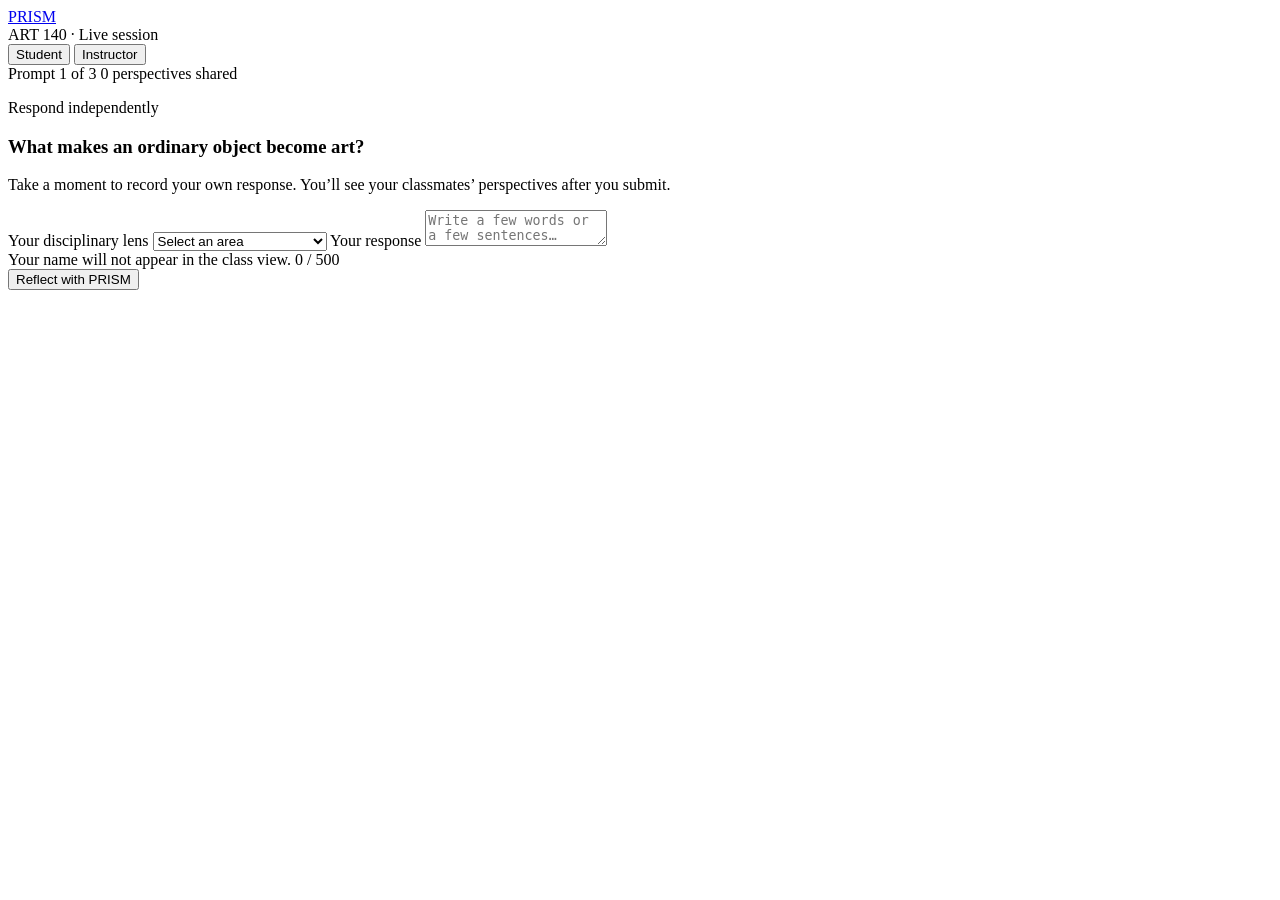
==== index.html @ bdf53d17 "Add PRISM classroom demo" ====
<!doctype html>
<html lang="en">
<head>
  <meta charset="utf-8">
  <meta name="viewport" content="width=device-width, initial-scale=1">
  <meta name="description" content="PRISM live classroom participation prototype">
  <title>PRISM — Live Classroom</title>
  <link rel="preconnect" href="https://fonts.googleapis.com">
  <link rel="preconnect" href="https://fonts.gstatic.com" crossorigin>
  <link href="https://fonts.googleapis.com/css2?family=DM+Sans:wght@400;500;600&family=Newsreader:opsz,wght@6..72,500;6..72,600&display=swap" rel="stylesheet">
  <link rel="stylesheet" href="styles.css">
</head>
<body>
  <header class="app-header">
    <a class="brand" href="#" aria-label="PRISM home">
      <span class="brand-mark" aria-hidden="true"></span>
      <span>PRISM</span>
    </a>
    <div class="session-meta">
      <span class="live-dot" aria-hidden="true"></span>
      <span>ART 140 · Live session</span>
    </div>
    <div class="role-switch" aria-label="Prototype view">
      <button class="role-button active" data-view="student">Student</button>
      <button class="role-button" data-view="instructor">Instructor</button>
    </div>
  </header>

  <main>
    <section id="studentView" class="view student-view" aria-labelledby="promptTitle">
      <div class="progress-row">
        <span id="promptPosition">Prompt 1 of 3</span>
        <span id="responseCount">0 perspectives shared</span>
      </div>

      <article id="responsePanel" class="panel response-panel">
        <p class="eyebrow">Respond independently</p>
        <h1 id="promptTitle">What makes an ordinary object become art?</h1>
        <p class="prompt-context">Take a moment to record your own response. You’ll see your classmates’ perspectives after you submit.</p>

        <form id="responseForm">
          <label for="discipline">Your disciplinary lens</label>
          <select id="discipline" required>
            <option value="">Select an area</option>
            <option>Arts & Humanities</option>
            <option>Business</option>
            <option>Education</option>
            <option>Engineering & Computing</option>
            <option>Health & Life Sciences</option>
            <option>Social Sciences</option>
            <option>Other / Exploring</option>
          </select>

          <label for="responseText">Your response</label>
          <textarea id="responseText" maxlength="500" required placeholder="Write a few words or a few sentences…"></textarea>
          <div class="field-meta">
            <span>Your name will not appear in the class view.</span>
            <span id="charCount">0 / 500</span>
          </div>
          <button class="primary-button" type="submit">Reflect with PRISM</button>
        </form>
      </article>

      <article id="reflectionPanel" class="panel reflection-panel" hidden>
        <p class="eyebrow">Private reflection · Only visible to you</p>
        <h2>What your response brings forward</h2>
        <p id="privateReflection" class="reflection-copy"></p>

        <div class="version-card">
          <div>
            <span class="version-label">Your original</span>
            <p id="originalResponse"></p>
          </div>
          <button id="shareOriginal" class="choice-button" type="button">Share original</button>
        </div>

        <div class="version-card recommended">
          <div>
            <span class="version-label">Clearer version · Meaning preserved</span>
            <p id="clarifiedResponse"></p>
          </div>
          <button id="shareClarified" class="choice-button" type="button">Share clearer version</button>
        </div>
      </article>

      <section id="classPanel" class="class-panel" hidden aria-labelledby="classHeading">
        <div class="class-heading-row">
          <div>
            <p class="eyebrow">Class view · Anonymous</p>
            <h2 id="classHeading">One question, many lenses</h2>
          </div>
          <button id="returnToPrompt" class="text-button" type="button">Edit my response</button>
        </div>
        <div id="perspectiveGrid" class="perspective-grid" aria-live="polite"></div>
      </section>
    </section>

    <section id="instructorView" class="view instructor-view" hidden aria-labelledby="instructorHeading">
      <div class="instructor-heading">
        <div>
          <p class="eyebrow">Instructor controls</p>
          <h1 id="instructorHeading">Today’s conversation</h1>
        </div>
        <button id="newPromptButton" class="primary-button compact" type="button">+ New prompt</button>
      </div>

      <div class="instructor-layout">
        <section class="panel prompt-list-panel">
          <h2>Prompts</h2>
          <div id="promptList" class="prompt-list"></div>
        </section>

        <section class="panel control-panel">
          <p class="eyebrow">Currently live</p>
          <h2 id="activePromptTitle"></h2>
          <div class="metric-grid">
            <div><strong id="metricResponses">0</strong><span>Responses</span></div>
            <div><strong id="metricDisciplines">0</strong><span>Lenses</span></div>
          </div>
          <div class="control-actions">
            <button id="togglePrompt" class="secondary-button" type="button">Close responses</button>
            <button id="nextPrompt" class="primary-button" type="button">Launch next prompt</button>
          </div>
          <div class="summary-box">
            <span class="version-label">Live pattern</span>
            <p id="liveSummary">Patterns will appear as students share responses.</p>
          </div>
        </section>
      </div>
    </section>
  </main>

  <dialog id="promptDialog">
    <form id="promptForm" method="dialog">
      <div class="dialog-heading">
        <h2>Add a prompt</h2>
        <button class="icon-button" value="cancel" aria-label="Close">×</button>
      </div>
      <label for="newPromptText">Question</label>
      <textarea id="newPromptText" maxlength="240" required placeholder="What would you like students to consider?"></textarea>
      <div class="dialog-actions">
        <button class="secondary-button" value="cancel">Cancel</button>
        <button id="savePrompt" class="primary-button compact" value="default">Add prompt</button>
      </div>
    </form>
  </dialog>

  <script src="app.js"></script>
</body>
</html>
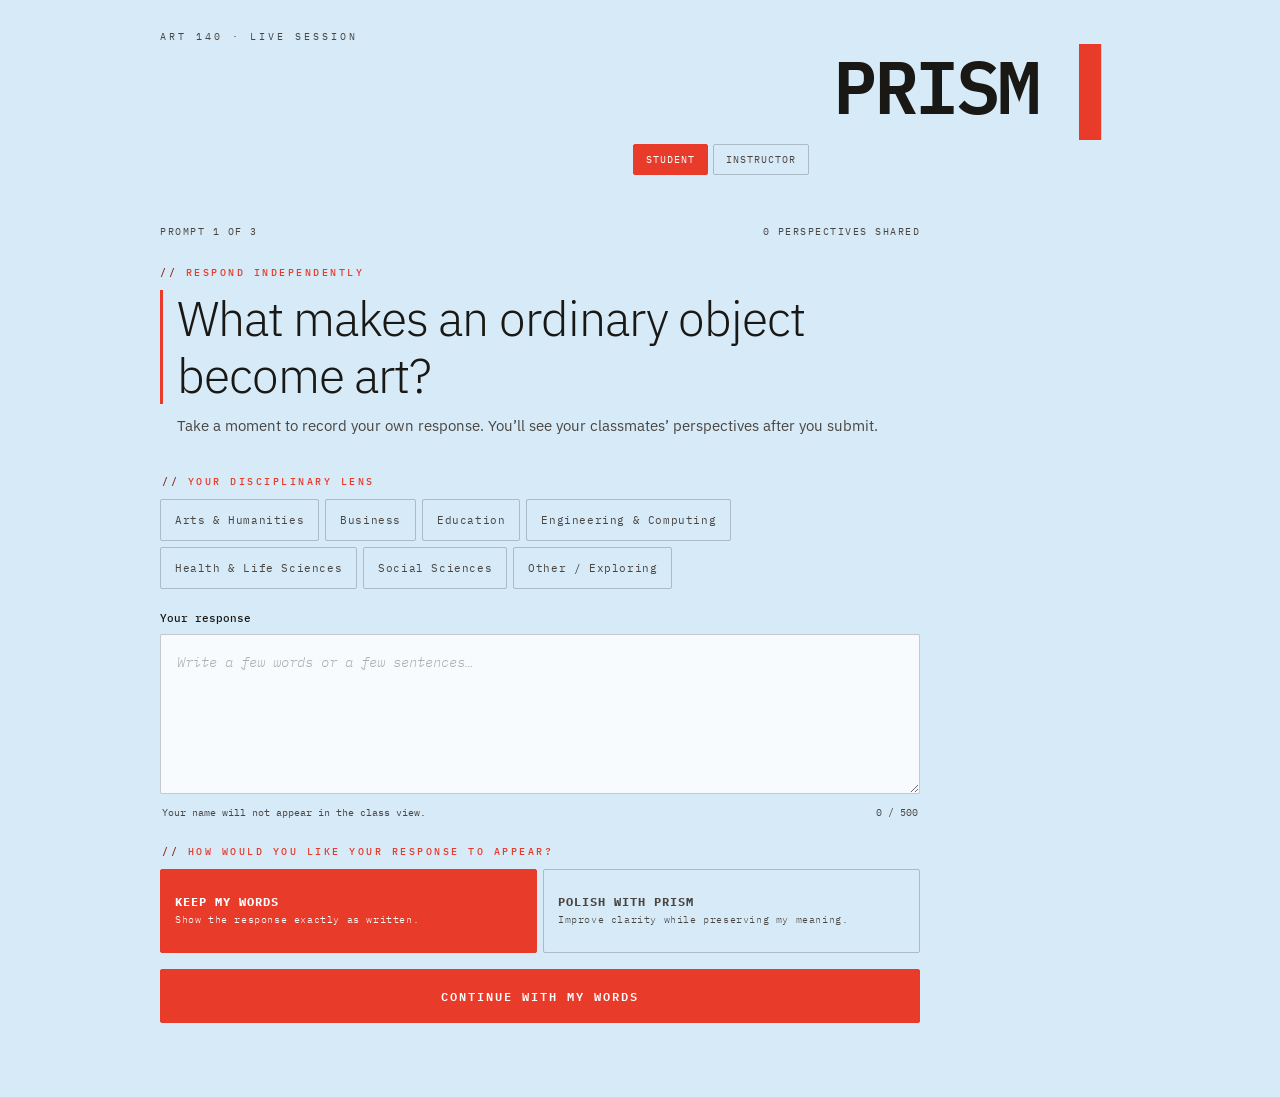
==== commit 37ea1bd2: "Match PRISM demo to Curatorial Recorder design" ====
--- a/index.html
+++ b/index.html
@@ -7,13 +7,12 @@
   <title>PRISM — Live Classroom</title>
   <link rel="preconnect" href="https://fonts.googleapis.com">
   <link rel="preconnect" href="https://fonts.gstatic.com" crossorigin>
-  <link href="https://fonts.googleapis.com/css2?family=DM+Sans:wght@400;500;600&family=Newsreader:opsz,wght@6..72,500;6..72,600&display=swap" rel="stylesheet">
+  <link href="https://fonts.googleapis.com/css2?family=IBM+Plex+Mono:ital,wght@0,300;0,400;0,500;0,600;1,300&family=IBM+Plex+Sans:wght@300;400;500&display=swap" rel="stylesheet">
   <link rel="stylesheet" href="styles.css">
 </head>
 <body>
   <header class="app-header">
     <a class="brand" href="#" aria-label="PRISM home">
-      <span class="brand-mark" aria-hidden="true"></span>
       <span>PRISM</span>
     </a>
     <div class="session-meta">
@@ -39,17 +38,18 @@
         <p class="prompt-context">Take a moment to record your own response. You’ll see your classmates’ perspectives after you submit.</p>
 
         <form id="responseForm">
-          <label for="discipline">Your disciplinary lens</label>
-          <select id="discipline" required>
-            <option value="">Select an area</option>
-            <option>Arts & Humanities</option>
-            <option>Business</option>
-            <option>Education</option>
-            <option>Engineering & Computing</option>
-            <option>Health & Life Sciences</option>
-            <option>Social Sciences</option>
-            <option>Other / Exploring</option>
-          </select>
+          <fieldset class="choice-fieldset">
+            <legend>Your disciplinary lens</legend>
+            <div class="option-grid discipline-options">
+              <label class="select-card"><input type="radio" name="discipline" value="Arts & Humanities" required><span>Arts & Humanities</span></label>
+              <label class="select-card"><input type="radio" name="discipline" value="Business"><span>Business</span></label>
+              <label class="select-card"><input type="radio" name="discipline" value="Education"><span>Education</span></label>
+              <label class="select-card"><input type="radio" name="discipline" value="Engineering & Computing"><span>Engineering & Computing</span></label>
+              <label class="select-card"><input type="radio" name="discipline" value="Health & Life Sciences"><span>Health & Life Sciences</span></label>
+              <label class="select-card"><input type="radio" name="discipline" value="Social Sciences"><span>Social Sciences</span></label>
+              <label class="select-card"><input type="radio" name="discipline" value="Other / Exploring"><span>Other / Exploring</span></label>
+            </div>
+          </fieldset>
 
           <label for="responseText">Your response</label>
           <textarea id="responseText" maxlength="500" required placeholder="Write a few words or a few sentences…"></textarea>
@@ -57,7 +57,14 @@
             <span>Your name will not appear in the class view.</span>
             <span id="charCount">0 / 500</span>
           </div>
-          <button class="primary-button" type="submit">Reflect with PRISM</button>
+          <fieldset class="choice-fieldset response-mode-fieldset">
+            <legend>How would you like your response to appear?</legend>
+            <div class="option-grid response-mode-options">
+              <label class="select-card mode-card"><input type="radio" name="responseMode" value="original" required checked><span><strong>Keep my words</strong><small>Show the response exactly as written.</small></span></label>
+              <label class="select-card mode-card"><input type="radio" name="responseMode" value="polished"><span><strong>Polish with PRISM</strong><small>Improve clarity while preserving my meaning.</small></span></label>
+            </div>
+          </fieldset>
+          <button id="responseSubmit" class="primary-button" type="submit">Continue with my words</button>
         </form>
       </article>
 
@@ -66,7 +73,7 @@
         <h2>What your response brings forward</h2>
         <p id="privateReflection" class="reflection-copy"></p>
 
-        <div class="version-card">
+        <div id="originalVersionCard" class="version-card">
           <div>
             <span class="version-label">Your original</span>
             <p id="originalResponse"></p>
@@ -74,12 +81,12 @@
           <button id="shareOriginal" class="choice-button" type="button">Share original</button>
         </div>
 
-        <div class="version-card recommended">
+        <div id="polishedVersionCard" class="version-card recommended">
           <div>
-            <span class="version-label">Clearer version · Meaning preserved</span>
+            <span class="version-label">Polished version · Meaning preserved</span>
             <p id="clarifiedResponse"></p>
           </div>
-          <button id="shareClarified" class="choice-button" type="button">Share clearer version</button>
+          <button id="shareClarified" class="choice-button" type="button">Share polished version</button>
         </div>
       </article>
 
--- a/styles.css
+++ b/styles.css
@@ -0,0 +1,110 @@
+:root {
+  --bg: #d6eaf8; --paper: rgba(255,255,255,.8); --ink: #1a1814;
+  --gray: #4a4540; --punch: #e83b2a; --punch-dim: #8b2419;
+  --line: rgba(0,0,0,.2); --mono: "IBM Plex Mono", monospace;
+  --sans: "IBM Plex Sans", sans-serif;
+}
+* { box-sizing: border-box; }
+body { margin: 0; min-height: 100vh; color: var(--ink); background: var(--bg); font-family: var(--mono); }
+button, textarea { font: inherit; }
+button { cursor: pointer; }
+[hidden] { display: none !important; }
+
+.app-header { width: min(960px,calc(100% - 40px)); margin: 0 auto; padding: 50px 0 0; display: grid; grid-template-columns: 1fr auto; align-items: end; gap: 24px; }
+.brand { color: var(--ink); text-decoration: none; font-size: clamp(48px,9vw,74px); font-weight: 600; line-height: .95; letter-spacing: -3px; }
+.brand::after { content: "▌"; color: var(--punch); animation: blink 1.2s step-end infinite; }
+@keyframes blink { 0%,100% { opacity: 1; } 50% { opacity: 0; } }
+.session-meta { grid-column: 1; grid-row: 1; align-self: start; transform: translateY(-20px); color: var(--gray); font-size: 10px; letter-spacing: 3px; text-transform: uppercase; }
+.live-dot { display: none; }
+.role-switch { display: flex; gap: 5px; justify-self: end; }
+.role-button { padding: 8px 12px; border: 1px solid var(--line); border-radius: 2px; background: transparent; color: var(--gray); font-size: 10px; letter-spacing: 1px; text-transform: uppercase; }
+.role-button.active { border-color: var(--punch); background: var(--punch); color: white; }
+
+main { width: min(960px,calc(100% - 40px)); margin: 0 auto; padding: 50px 0 74px; }
+.student-view { max-width: 760px; }
+.progress-row { display: flex; justify-content: space-between; margin-bottom: 28px; color: var(--gray); font-size: 10px; letter-spacing: 1.5px; text-transform: uppercase; }
+.panel { border: 0; border-radius: 0; background: transparent; box-shadow: none; }
+.response-panel, .reflection-panel { padding: 0; }
+.eyebrow { margin: 0 0 11px; color: var(--punch); font-size: 10px; font-weight: 500; letter-spacing: 2.5px; text-transform: uppercase; }
+.eyebrow::before { content: "// "; color: var(--punch-dim); }
+h1, h2 { font-family: var(--sans); font-weight: 300; }
+h1 { margin: 0; padding-left: 14px; border-left: 3px solid var(--punch); font-size: clamp(31px,5.5vw,48px); line-height: 1.18; letter-spacing: -.02em; }
+h2 { margin: 0; font-size: 28px; line-height: 1.25; }
+.prompt-context { margin: 10px 0 38px; padding-left: 17px; color: var(--gray); font-family: var(--sans); font-size: 15px; line-height: 1.55; }
+label { display: block; margin: 22px 0 9px; font-size: 11px; font-weight: 500; }
+textarea { width: 100%; min-height: 160px; padding: 16px; border: 1px solid var(--line); border-radius: 2px; outline: 0; background: var(--paper); color: var(--ink); font-size: 14px; font-weight: 300; line-height: 1.7; resize: vertical; }
+textarea::placeholder { color: rgba(0,0,0,.3); font-style: italic; }
+textarea:focus { border-color: var(--punch); }
+.field-meta { display: flex; justify-content: space-between; gap: 20px; margin: 8px 2px 26px; color: var(--gray); font-size: 10px; }
+
+.choice-fieldset { min-width: 0; margin: 28px 0 0; padding: 0; border: 0; }
+.choice-fieldset legend { margin-bottom: 11px; color: var(--punch); font-size: 10px; font-weight: 500; letter-spacing: 2.5px; text-transform: uppercase; }
+.choice-fieldset legend::before { content: "// "; color: var(--punch-dim); }
+.option-grid { display: flex; flex-wrap: wrap; gap: 6px; }
+.select-card { position: relative; display: block; margin: 0; }
+.select-card input { position: absolute; opacity: 0; pointer-events: none; }
+.select-card > span { min-height: 42px; padding: 10px 14px; border: 1px solid var(--line); border-radius: 2px; display: flex; align-items: center; background: transparent; color: var(--gray); cursor: pointer; font-size: 11px; font-weight: 400; letter-spacing: .6px; transition: all .2s; }
+.select-card:hover > span { border-color: rgba(0,0,0,.42); color: var(--ink); }
+.select-card input:checked + span { border-color: var(--punch); background: var(--punch); color: white; }
+.select-card input:focus-visible + span { outline: 2px solid var(--ink); outline-offset: 2px; }
+.response-mode-fieldset { margin: 0 0 16px; }
+.response-mode-options { display: grid; grid-template-columns: repeat(2,minmax(0,1fr)); }
+.mode-card > span { min-height: 84px; align-items: flex-start; flex-direction: column; justify-content: center; gap: 4px; }
+.mode-card strong { font-size: 12px; letter-spacing: 1px; text-transform: uppercase; }
+.mode-card small { font-size: 10px; font-weight: 300; line-height: 1.45; }
+
+.primary-button, .secondary-button, .choice-button, .text-button, .icon-button { border-radius: 2px; font-family: var(--mono); }
+.primary-button { width: 100%; padding: 16px 20px; border: 1px solid var(--punch); background: var(--punch); color: white; font-size: 12px; font-weight: 600; letter-spacing: 2px; text-transform: uppercase; }
+.primary-button:hover { background: #ff4433; transform: translateY(-1px); }
+.primary-button.compact { width: auto; }
+.secondary-button, .choice-button { padding: 12px 15px; border: 1px solid var(--line); background: transparent; color: var(--gray); font-size: 10px; font-weight: 500; letter-spacing: 1px; text-transform: uppercase; }
+.choice-button:hover, .secondary-button:hover { border-color: var(--ink); color: var(--ink); }
+.text-button, .icon-button { border: 0; background: transparent; color: var(--punch); }
+.text-button { padding: 8px 0; font-size: 10px; letter-spacing: 1px; text-transform: uppercase; }
+.icon-button { font-size: 28px; }
+
+.reflection-copy { margin: 22px 0 30px; padding: 18px 20px; border-left: 3px solid var(--punch); background: var(--paper); border-radius: 0; font-family: var(--sans); font-size: 18px; font-weight: 300; line-height: 1.65; }
+.version-card { display: grid; grid-template-columns: 1fr auto; align-items: center; gap: 24px; margin-top: 10px; padding: 18px; border: 1px solid var(--line); border-radius: 2px; background: rgba(255,255,255,.32); }
+.version-card.recommended { border-color: var(--punch); }
+.version-card p { margin: 8px 0 0; font-family: var(--sans); line-height: 1.55; }
+.version-label { color: var(--gray); font-size: 9px; font-weight: 600; letter-spacing: 1.8px; text-transform: uppercase; }
+
+.class-panel { margin-top: 42px; }
+.class-heading-row, .instructor-heading { display: flex; justify-content: space-between; align-items: end; gap: 20px; margin-bottom: 24px; }
+.perspective-grid { display: grid; grid-template-columns: repeat(2,minmax(0,1fr)); gap: 8px; }
+.perspective-card { min-height: 165px; padding: 20px; border: 1px solid var(--line); border-top: 4px solid var(--punch); border-radius: 2px; background: var(--paper); }
+.perspective-card p { margin: 13px 0 0; font-family: var(--sans); font-size: 17px; font-weight: 300; line-height: 1.55; }
+
+.instructor-view { max-width: 900px; }
+.instructor-layout { display: grid; grid-template-columns: minmax(250px,.75fr) minmax(360px,1.25fr); gap: 12px; }
+.prompt-list-panel, .control-panel { padding: 24px; border: 1px solid var(--line); background: rgba(255,255,255,.34); }
+.prompt-list-panel h2 { margin-bottom: 18px; font-size: 22px; }
+.prompt-item { width: 100%; padding: 13px 4px; border: 0; border-top: 1px solid var(--line); display: grid; grid-template-columns: 32px 1fr; gap: 10px; background: transparent; color: var(--gray); text-align: left; font-size: 11px; line-height: 1.45; }
+.prompt-item.active { color: var(--ink); font-weight: 600; }
+.prompt-number { color: var(--punch); }
+.control-panel h2 { font-size: 31px; }
+.metric-grid { display: grid; grid-template-columns: repeat(2,1fr); gap: 6px; margin: 24px 0; }
+.metric-grid div { padding: 16px; border: 1px solid var(--line); background: var(--paper); }
+.metric-grid strong { display: block; font-size: 28px; color: var(--punch); }
+.metric-grid span { color: var(--gray); font-size: 9px; letter-spacing: 1px; text-transform: uppercase; }
+.control-actions { display: flex; gap: 7px; }
+.control-actions .primary-button { width: auto; flex: 1; }
+.summary-box { margin-top: 18px; padding: 18px; border-left: 3px solid var(--punch); background: var(--paper); }
+.summary-box p { margin: 8px 0 0; font-family: var(--sans); font-weight: 300; line-height: 1.55; }
+
+dialog { width: min(560px,calc(100% - 32px)); padding: 26px; border: 1px solid var(--line); border-radius: 2px; background: var(--bg); box-shadow: 0 12px 50px rgba(0,0,0,.2); }
+dialog::backdrop { background: rgba(26,24,20,.5); }
+.dialog-heading, .dialog-actions { display: flex; justify-content: space-between; align-items: center; gap: 12px; }
+.dialog-actions { justify-content: flex-end; margin-top: 16px; }
+
+@media (max-width: 720px) {
+  .app-header { width: min(100% - 32px,680px); padding-top: 40px; grid-template-columns: 1fr; }
+  .session-meta { transform: translateY(-16px); }
+  .role-switch { justify-self: start; margin-top: 8px; }
+  main { width: min(100% - 32px,680px); padding-top: 38px; }
+  .response-mode-options, .perspective-grid, .instructor-layout { grid-template-columns: 1fr; }
+  .version-card { grid-template-columns: 1fr; gap: 14px; }
+  .choice-button { width: 100%; }
+  .class-heading-row { align-items: start; }
+}
+@media (prefers-reduced-motion: reduce) { *,*::before,*::after { animation: none !important; transition: none !important; } }
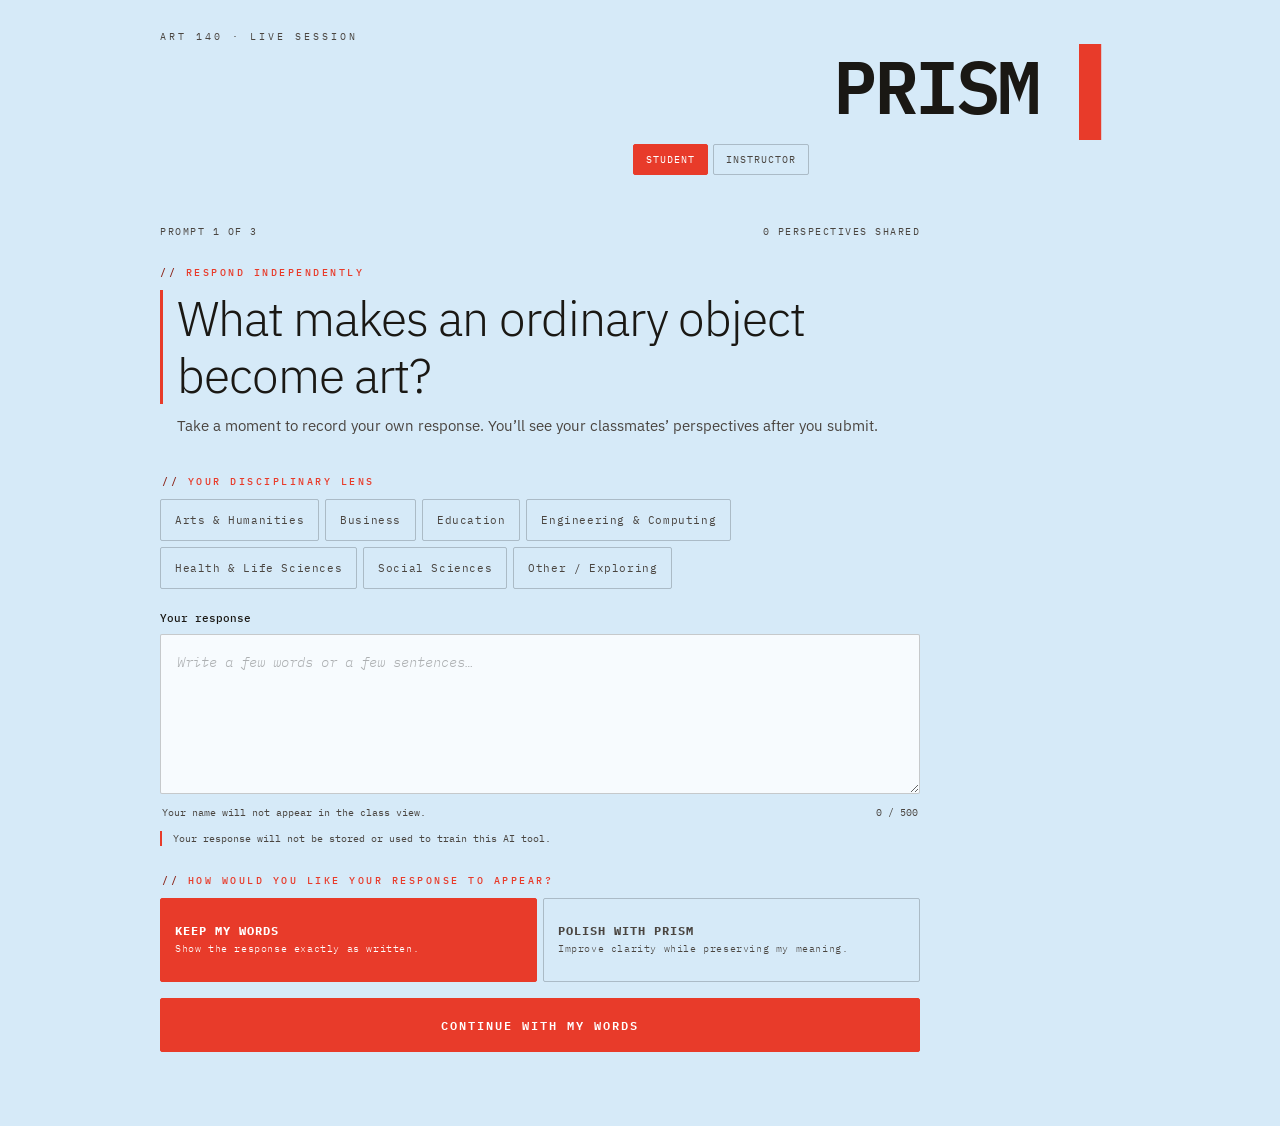
==== commit 34b15cbc: "Add response privacy note" ====
--- a/index.html
+++ b/index.html
@@ -57,6 +57,7 @@
             <span>Your name will not appear in the class view.</span>
             <span id="charCount">0 / 500</span>
           </div>
+          <p class="privacy-note">Your response will not be stored or used to train this AI tool.</p>
           <fieldset class="choice-fieldset response-mode-fieldset">
             <legend>How would you like your response to appear?</legend>
             <div class="option-grid response-mode-options">
--- a/styles.css
+++ b/styles.css
@@ -36,6 +36,7 @@
 textarea::placeholder { color: rgba(0,0,0,.3); font-style: italic; }
 textarea:focus { border-color: var(--punch); }
 .field-meta { display: flex; justify-content: space-between; gap: 20px; margin: 8px 2px 26px; color: var(--gray); font-size: 10px; }
+.privacy-note { margin: -14px 0 28px; padding-left: 11px; border-left: 2px solid var(--punch); color: var(--gray); font-size: 10px; line-height: 1.5; }
 
 .choice-fieldset { min-width: 0; margin: 28px 0 0; padding: 0; border: 0; }
 .choice-fieldset legend { margin-bottom: 11px; color: var(--punch); font-size: 10px; font-weight: 500; letter-spacing: 2.5px; text-transform: uppercase; }
